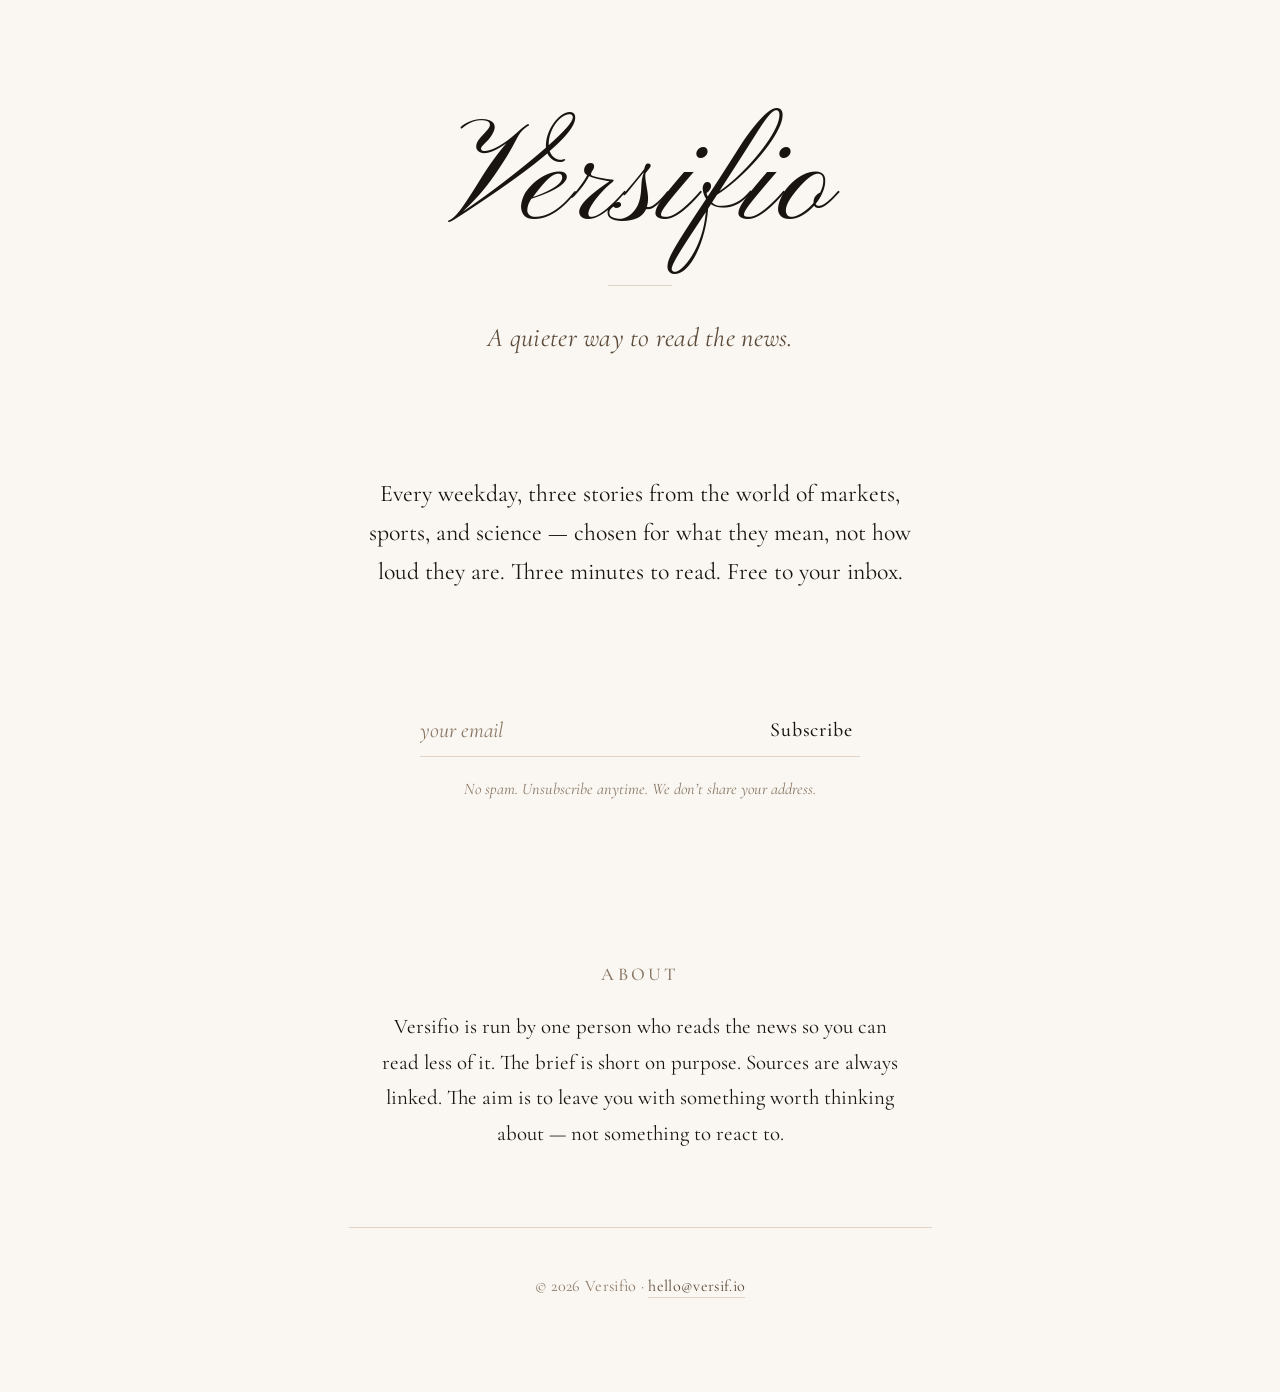
==== index.html @ bf78a944 "Initial scaffold: landing page + design spec Single-page beige minimalist landing at versif.io. Piny" ====
<!DOCTYPE html>
<html lang="en">
<head>
  <meta charset="UTF-8" />
  <meta name="viewport" content="width=device-width, initial-scale=1.0" />
  <title>Versifio</title>
  <meta name="description" content="A daily brief on the stories shaping markets, sports, and science. Quiet, considered, and built to be read in three minutes." />
  <link rel="preconnect" href="https://fonts.googleapis.com" />
  <link rel="preconnect" href="https://fonts.gstatic.com" crossorigin />
  <link href="https://fonts.googleapis.com/css2?family=Pinyon+Script&family=Cormorant+Garamond:ital,wght@0,400;0,500;0,600;1,400&display=swap" rel="stylesheet" />
  <link rel="stylesheet" href="assets/css/main.css" />
</head>
<body>
  <main class="page">

    <!-- ─── Hero ──────────────────────────────────────────────── -->
    <section class="hero">
      <h1 class="wordmark">Versifio</h1>
      <div class="rule"></div>
      <p class="tagline">A quieter way to read the news.</p>
    </section>

    <!-- ─── Promise ───────────────────────────────────────────── -->
    <section class="promise reveal">
      <p>
        Every weekday, three stories from the world of markets, sports,
        and science &mdash; chosen for what they mean, not how loud they
        are. Three minutes to read. Free to your inbox.
      </p>
    </section>

    <!-- ─── Signup ────────────────────────────────────────────── -->
    <section class="signup reveal">
      <form id="signup-form" class="signup-form" novalidate>
        <label for="email" class="visually-hidden">Email address</label>
        <input
          type="email"
          id="email"
          name="email"
          placeholder="your email"
          autocomplete="email"
          required
        />
        <button type="submit">Subscribe</button>
      </form>
      <p class="signup-note">
        No spam. Unsubscribe anytime. We don&rsquo;t share your address.
      </p>
      <p id="signup-feedback" class="signup-feedback" role="status" aria-live="polite"></p>
    </section>

    <!-- ─── About ─────────────────────────────────────────────── -->
    <section class="about reveal">
      <h2>About</h2>
      <p>
        Versifio is run by one person who reads the news so you can
        read less of it. The brief is short on purpose. Sources are
        always linked. The aim is to leave you with something worth
        thinking about &mdash; not something to react to.
      </p>
    </section>

    <!-- ─── Footer ────────────────────────────────────────────── -->
    <footer class="footer">
      <p>&copy; 2026 Versifio &middot; <a href="mailto:hello@versif.io">hello@versif.io</a></p>
    </footer>

  </main>

  <script src="assets/js/main.js" defer></script>
</body>
</html>
---- assets/css/main.css ----
/* ─── Versifio ────────────────────────────────────────────────
   Beige minimalist editorial palette. Pinyon Script wordmark
   over Cormorant Garamond body. Heavy whitespace, generous
   line-height, no shadows or gradients.
   ─────────────────────────────────────────────────────────── */

:root {
  --bg:           #FAF7F2;
  --surface:      #F0E9DE;
  --border:       #E0D5C4;
  --text:         #1A1410;
  --text-soft:    #5C4B3A;
  --text-muted:   #8A7866;
  --accent:       #C9A961;

  --font-display: "Pinyon Script", "Snell Roundhand", cursive;
  --font-body:    "Cormorant Garamond", "Iowan Old Style", "Palatino",
                  Georgia, serif;
  --font-mono:    ui-monospace, "SF Mono", "Cascadia Mono", monospace;

  --space-1: 0.5rem;
  --space-2: 1rem;
  --space-3: 1.5rem;
  --space-4: 2.5rem;
  --space-5: 4rem;
  --space-6: 6rem;

  --max-width: 640px;
}

* { box-sizing: border-box; }

html, body {
  margin: 0;
  padding: 0;
  background: var(--bg);
  color: var(--text);
  font-family: var(--font-body);
  font-size: 19px;
  line-height: 1.7;
  -webkit-font-smoothing: antialiased;
  text-rendering: optimizeLegibility;
}

.page {
  max-width: var(--max-width);
  margin: 0 auto;
  padding: var(--space-6) var(--space-3) var(--space-5);
}

@media (max-width: 600px) {
  .page { padding: var(--space-5) var(--space-3) var(--space-4); }
}

/* ─── Hero ─────────────────────────────────────────────────── */

.hero {
  text-align: center;
  margin-bottom: var(--space-6);
}

.wordmark {
  font-family: var(--font-display);
  font-weight: 400;
  font-size: 7.5rem;
  line-height: 1;
  margin: 0;
  color: var(--text);
  letter-spacing: 0.01em;
}

@media (max-width: 600px) {
  .wordmark { font-size: 5.5rem; }
}

.rule {
  width: 64px;
  height: 1px;
  background: var(--border);
  margin: var(--space-3) auto var(--space-3);
}

.tagline {
  font-style: italic;
  font-size: 1.4rem;
  color: var(--text-soft);
  margin: 0;
  letter-spacing: 0.01em;
}

/* ─── Promise ──────────────────────────────────────────────── */

.promise {
  text-align: center;
  margin-bottom: var(--space-6);
}

.promise p {
  font-size: 1.25rem;
  color: var(--text);
  margin: 0;
  line-height: 1.65;
}

/* ─── Signup form ──────────────────────────────────────────── */

.signup {
  margin-bottom: var(--space-6);
}

.signup-form {
  display: flex;
  flex-direction: row;
  gap: 0;
  max-width: 440px;
  margin: 0 auto;
  border-bottom: 1px solid var(--border);
  padding-bottom: 2px;
  transition: border-color 0.2s ease;
}

.signup-form:focus-within {
  border-color: var(--accent);
}

.signup-form input {
  flex: 1;
  border: none;
  background: transparent;
  font-family: var(--font-body);
  font-size: 1.15rem;
  color: var(--text);
  padding: 0.6rem 0;
  outline: none;
}

.signup-form input::placeholder {
  color: var(--text-muted);
  font-style: italic;
}

.signup-form button {
  border: none;
  background: transparent;
  font-family: var(--font-body);
  font-size: 1.05rem;
  font-weight: 500;
  color: var(--text);
  padding: 0.6rem 0.4rem 0.6rem 1rem;
  cursor: pointer;
  letter-spacing: 0.04em;
  transition: color 0.2s ease;
}

.signup-form button:hover,
.signup-form button:focus {
  color: var(--accent);
}

.signup-note {
  text-align: center;
  margin-top: var(--space-2);
  font-size: 0.85rem;
  color: var(--text-muted);
  font-style: italic;
}

.signup-feedback {
  text-align: center;
  margin-top: var(--space-2);
  min-height: 1.2rem;
  font-size: 0.95rem;
  color: var(--accent);
}

.signup-feedback.error { color: #B14F4F; }

/* ─── About ────────────────────────────────────────────────── */

.about {
  text-align: center;
  margin-bottom: var(--space-5);
}

.about h2 {
  font-family: var(--font-body);
  font-weight: 500;
  font-size: 0.95rem;
  letter-spacing: 0.18em;
  text-transform: uppercase;
  color: var(--text-muted);
  margin: 0 0 var(--space-2);
}

.about p {
  font-size: 1.1rem;
  color: var(--text);
  max-width: 520px;
  margin: 0 auto;
}

/* ─── Footer ───────────────────────────────────────────────── */

.footer {
  text-align: center;
  border-top: 1px solid var(--border);
  padding-top: var(--space-3);
  font-size: 0.85rem;
  color: var(--text-muted);
  letter-spacing: 0.02em;
}

.footer a {
  color: var(--text-soft);
  text-decoration: none;
  border-bottom: 1px solid var(--border);
  padding-bottom: 1px;
  transition: color 0.2s ease, border-color 0.2s ease;
}

.footer a:hover {
  color: var(--accent);
  border-bottom-color: var(--accent);
}

/* ─── Utilities ────────────────────────────────────────────── */

.visually-hidden {
  position: absolute;
  width: 1px;
  height: 1px;
  padding: 0;
  margin: -1px;
  overflow: hidden;
  clip: rect(0, 0, 0, 0);
  white-space: nowrap;
  border: 0;
}

/* Subtle fade-in on scroll for sections marked .reveal */
.reveal {
  opacity: 0;
  transform: translateY(8px);
  transition: opacity 0.8s ease, transform 0.8s ease;
}

.reveal.is-visible {
  opacity: 1;
  transform: translateY(0);
}

@media (prefers-reduced-motion: reduce) {
  .reveal { opacity: 1; transform: none; transition: none; }
}
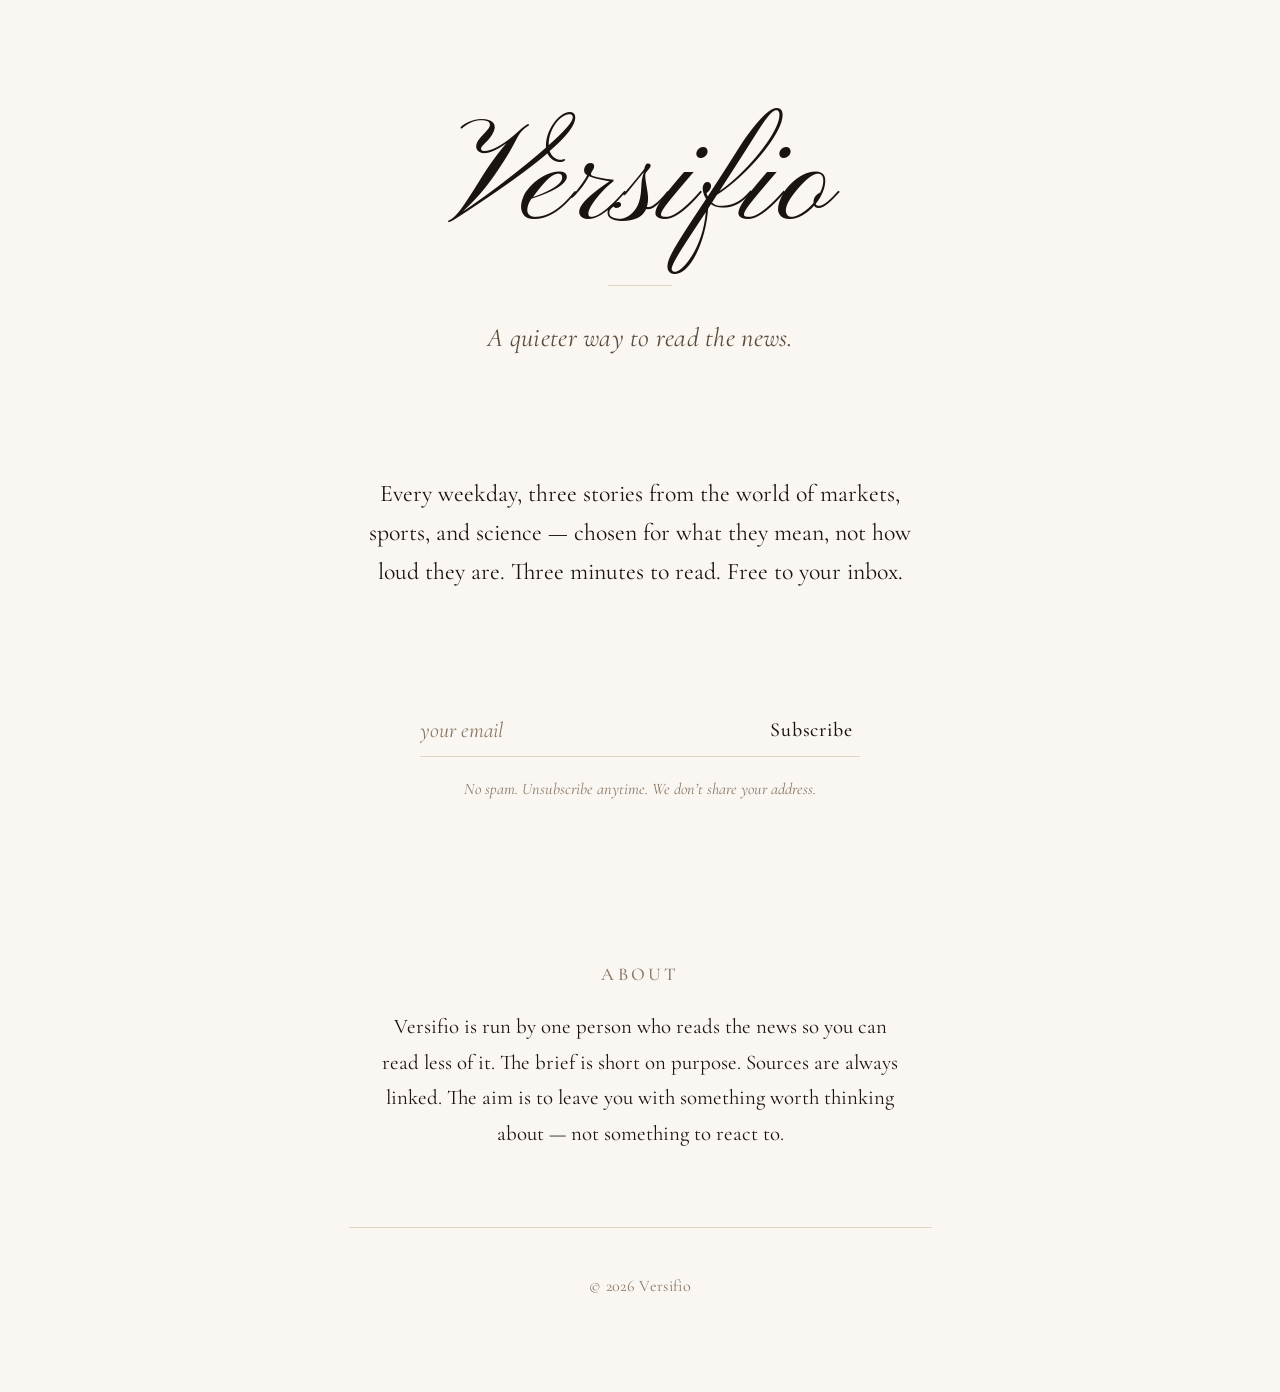
==== commit ecbe9de7: "Use github.io URL — drop CNAME and email until versif.io is acquired - Remove CNAME file (no custom " ====
--- a/index.html
+++ b/index.html
@@ -62,7 +62,7 @@
 
     <!-- ─── Footer ────────────────────────────────────────────── -->
     <footer class="footer">
-      <p>&copy; 2026 Versifio &middot; <a href="mailto:hello@versif.io">hello@versif.io</a></p>
+      <p>&copy; 2026 Versifio</p>
     </footer>
 
   </main>
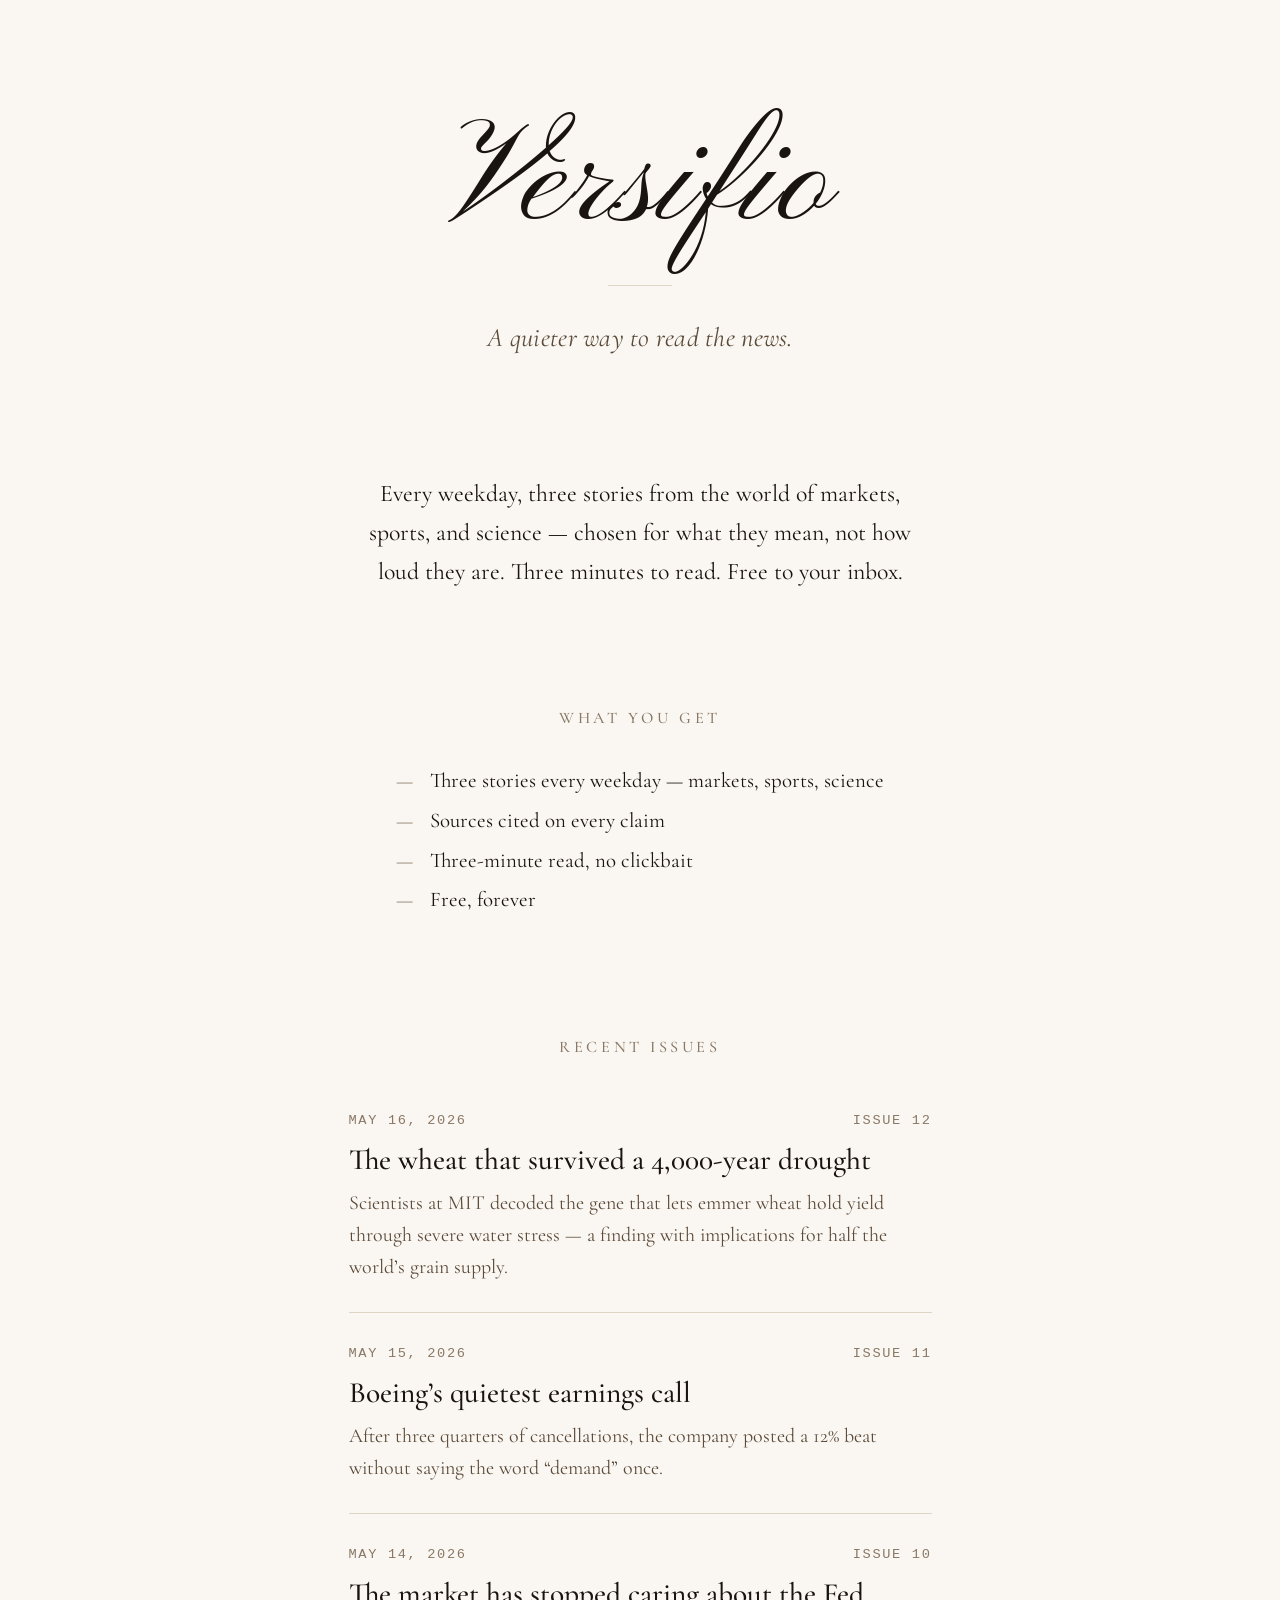
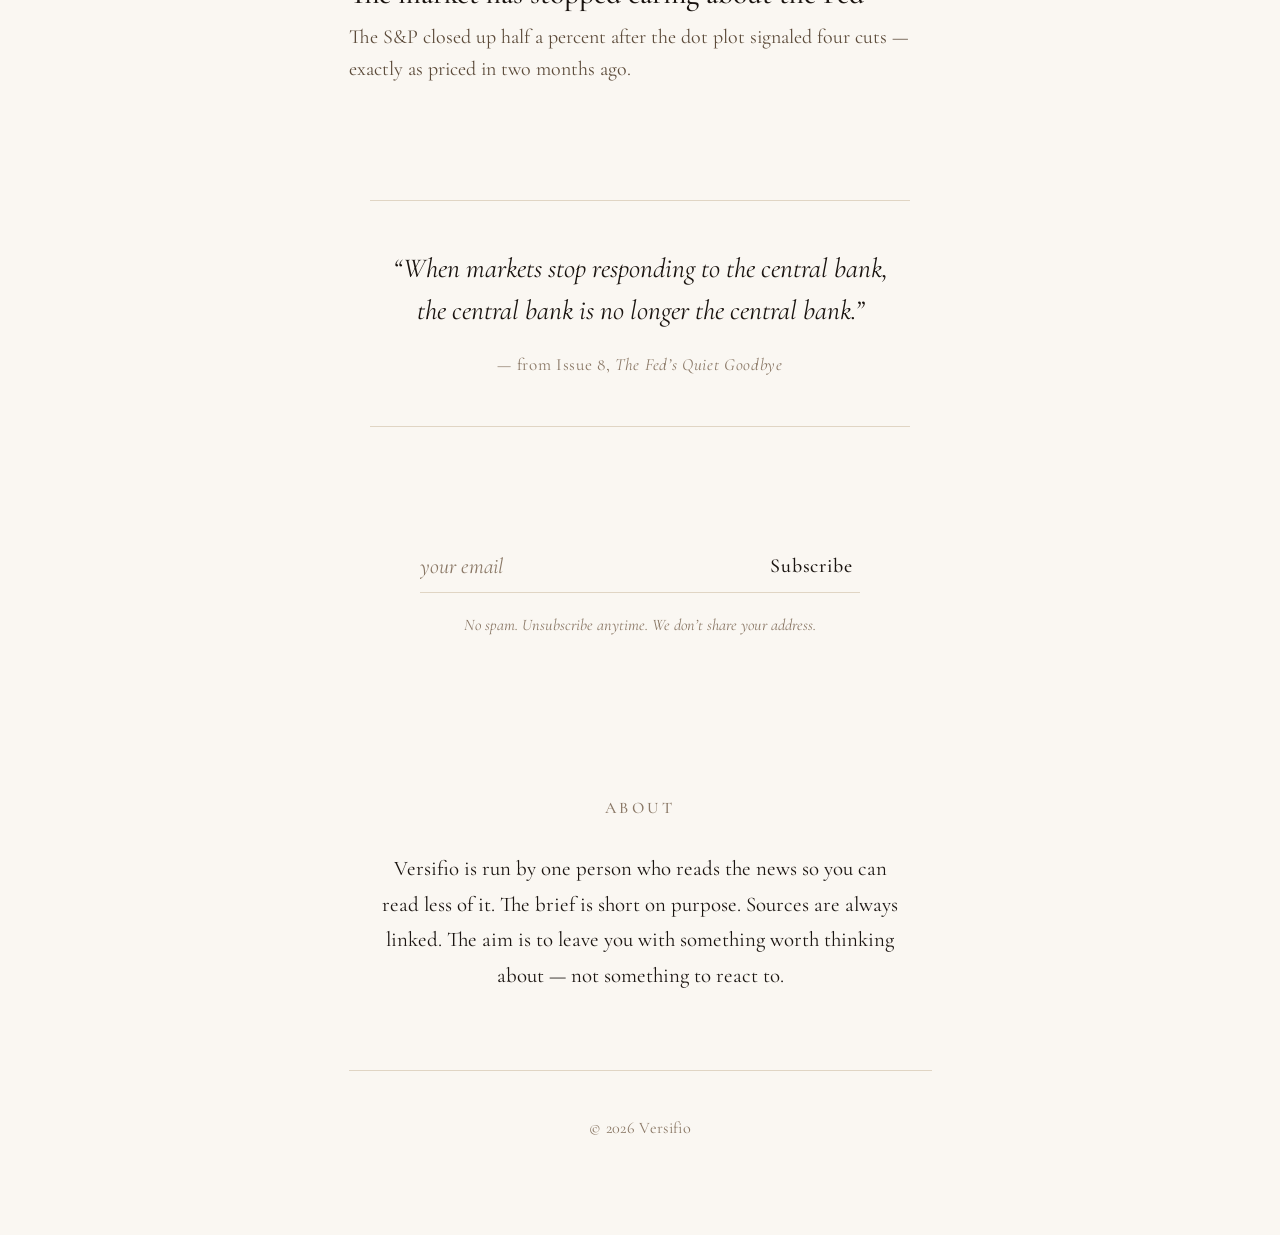
==== commit 97e976b1: "Add three editorial sections — bullets, recent issues, pull quote - "What you get": four em-dash bul" ====
--- a/index.html
+++ b/index.html
@@ -29,6 +29,70 @@
       </p>
     </section>
 
+    <!-- ─── What you get ──────────────────────────────────────── -->
+    <section class="bullets reveal">
+      <h2 class="section-title">What you get</h2>
+      <ul class="bullets-list">
+        <li>Three stories every weekday &mdash; markets, sports, science</li>
+        <li>Sources cited on every claim</li>
+        <li>Three-minute read, no clickbait</li>
+        <li>Free, forever</li>
+      </ul>
+    </section>
+
+    <!-- ─── Recent issues ─────────────────────────────────────── -->
+    <section class="issues reveal">
+      <h2 class="section-title">Recent issues</h2>
+
+      <article class="issue">
+        <div class="issue-meta">
+          <span class="issue-date">May 16, 2026</span>
+          <span class="issue-num">Issue 12</span>
+        </div>
+        <h3 class="issue-title">The wheat that survived a 4,000-year drought</h3>
+        <p class="issue-summary">
+          Scientists at MIT decoded the gene that lets emmer wheat hold
+          yield through severe water stress &mdash; a finding with
+          implications for half the world&rsquo;s grain supply.
+        </p>
+      </article>
+
+      <article class="issue">
+        <div class="issue-meta">
+          <span class="issue-date">May 15, 2026</span>
+          <span class="issue-num">Issue 11</span>
+        </div>
+        <h3 class="issue-title">Boeing&rsquo;s quietest earnings call</h3>
+        <p class="issue-summary">
+          After three quarters of cancellations, the company posted a
+          12% beat without saying the word &ldquo;demand&rdquo; once.
+        </p>
+      </article>
+
+      <article class="issue">
+        <div class="issue-meta">
+          <span class="issue-date">May 14, 2026</span>
+          <span class="issue-num">Issue 10</span>
+        </div>
+        <h3 class="issue-title">The market has stopped caring about the Fed</h3>
+        <p class="issue-summary">
+          The S&amp;P closed up half a percent after the dot plot
+          signaled four cuts &mdash; exactly as priced in two months ago.
+        </p>
+      </article>
+    </section>
+
+    <!-- ─── Pull quote ────────────────────────────────────────── -->
+    <section class="pullquote reveal">
+      <blockquote>
+        <p>
+          &ldquo;When markets stop responding to the central bank, the
+          central bank is no longer the central bank.&rdquo;
+        </p>
+        <cite>&mdash; from Issue 8, <em>The Fed&rsquo;s Quiet Goodbye</em></cite>
+      </blockquote>
+    </section>
+
     <!-- ─── Signup ────────────────────────────────────────────── -->
     <section class="signup reveal">
       <form id="signup-form" class="signup-form" novalidate>
@@ -51,7 +115,7 @@
 
     <!-- ─── About ─────────────────────────────────────────────── -->
     <section class="about reveal">
-      <h2>About</h2>
+      <h2 class="section-title">About</h2>
       <p>
         Versifio is run by one person who reads the news so you can
         read less of it. The brief is short on purpose. Sources are
--- a/assets/css/main.css
+++ b/assets/css/main.css
@@ -177,19 +177,138 @@
 
 /* ─── About ────────────────────────────────────────────────── */
 
+/* Shared eyebrow / section title — muted, tracked, uppercase. Used
+   on every section that introduces a content block. */
+.section-title {
+  font-family: var(--font-body);
+  font-weight: 500;
+  font-size: 0.85rem;
+  letter-spacing: 0.22em;
+  text-transform: uppercase;
+  color: var(--text-muted);
+  margin: 0 0 var(--space-3);
+  text-align: center;
+}
+
+/* ─── What you get ─────────────────────────────────────────── */
+
+.bullets {
+  margin-bottom: var(--space-6);
+  text-align: center;
+}
+
+.bullets-list {
+  list-style: none;
+  padding: 0;
+  margin: 0;
+  display: inline-block;
+  text-align: left;
+}
+
+.bullets-list li {
+  position: relative;
+  padding-left: 1.6em;
+  font-size: 1.1rem;
+  line-height: 1.9;
+  color: var(--text);
+}
+
+.bullets-list li::before {
+  content: "—";
+  position: absolute;
+  left: 0;
+  color: var(--text-muted);
+}
+
+/* ─── Recent issues ────────────────────────────────────────── */
+
+.issues {
+  margin-bottom: var(--space-6);
+}
+
+.issue {
+  padding: var(--space-3) 0;
+  border-bottom: 1px solid var(--border);
+}
+
+.issue:first-of-type {
+  padding-top: var(--space-2);
+}
+
+.issue:last-child {
+  border-bottom: none;
+  padding-bottom: 0;
+}
+
+.issue-meta {
+  display: flex;
+  justify-content: space-between;
+  align-items: baseline;
+  font-family: var(--font-mono);
+  font-size: 0.72rem;
+  letter-spacing: 0.12em;
+  color: var(--text-muted);
+  text-transform: uppercase;
+  margin-bottom: var(--space-1);
+}
+
+.issue-title {
+  font-family: var(--font-body);
+  font-weight: 500;
+  font-size: 1.55rem;
+  line-height: 1.25;
+  margin: 0 0 0.5rem;
+  color: var(--text);
+}
+
+.issue-summary {
+  font-size: 1.05rem;
+  line-height: 1.6;
+  color: var(--text-soft);
+  margin: 0;
+}
+
+/* ─── Pull quote ───────────────────────────────────────────── */
+
+.pullquote {
+  margin-bottom: var(--space-6);
+  text-align: center;
+}
+
+.pullquote blockquote {
+  margin: 0 auto;
+  max-width: 540px;
+  padding: var(--space-4) var(--space-2);
+  border-top: 1px solid var(--border);
+  border-bottom: 1px solid var(--border);
+}
+
+.pullquote p {
+  font-family: var(--font-body);
+  font-style: italic;
+  font-size: 1.45rem;
+  line-height: 1.5;
+  color: var(--text);
+  margin: 0 0 var(--space-2);
+}
+
+.pullquote cite {
+  display: block;
+  font-style: normal;
+  font-size: 0.9rem;
+  color: var(--text-muted);
+  letter-spacing: 0.04em;
+}
+
+.pullquote cite em {
+  font-style: italic;
+}
+
+/* ─── About ────────────────────────────────────────────────── */
+
 .about {
   text-align: center;
   margin-bottom: var(--space-5);
-}
-
-.about h2 {
-  font-family: var(--font-body);
-  font-weight: 500;
-  font-size: 0.95rem;
-  letter-spacing: 0.18em;
-  text-transform: uppercase;
-  color: var(--text-muted);
-  margin: 0 0 var(--space-2);
 }
 
 .about p {
@@ -197,6 +316,15 @@
   color: var(--text);
   max-width: 520px;
   margin: 0 auto;
+}
+
+/* ─── Mobile tweaks for new sections ───────────────────────── */
+
+@media (max-width: 600px) {
+  .issue-title { font-size: 1.3rem; }
+  .pullquote p { font-size: 1.2rem; }
+  .pullquote blockquote { padding: var(--space-3) var(--space-1); }
+  .issue-meta { font-size: 0.7rem; }
 }
 
 /* ─── Footer ───────────────────────────────────────────────── */
